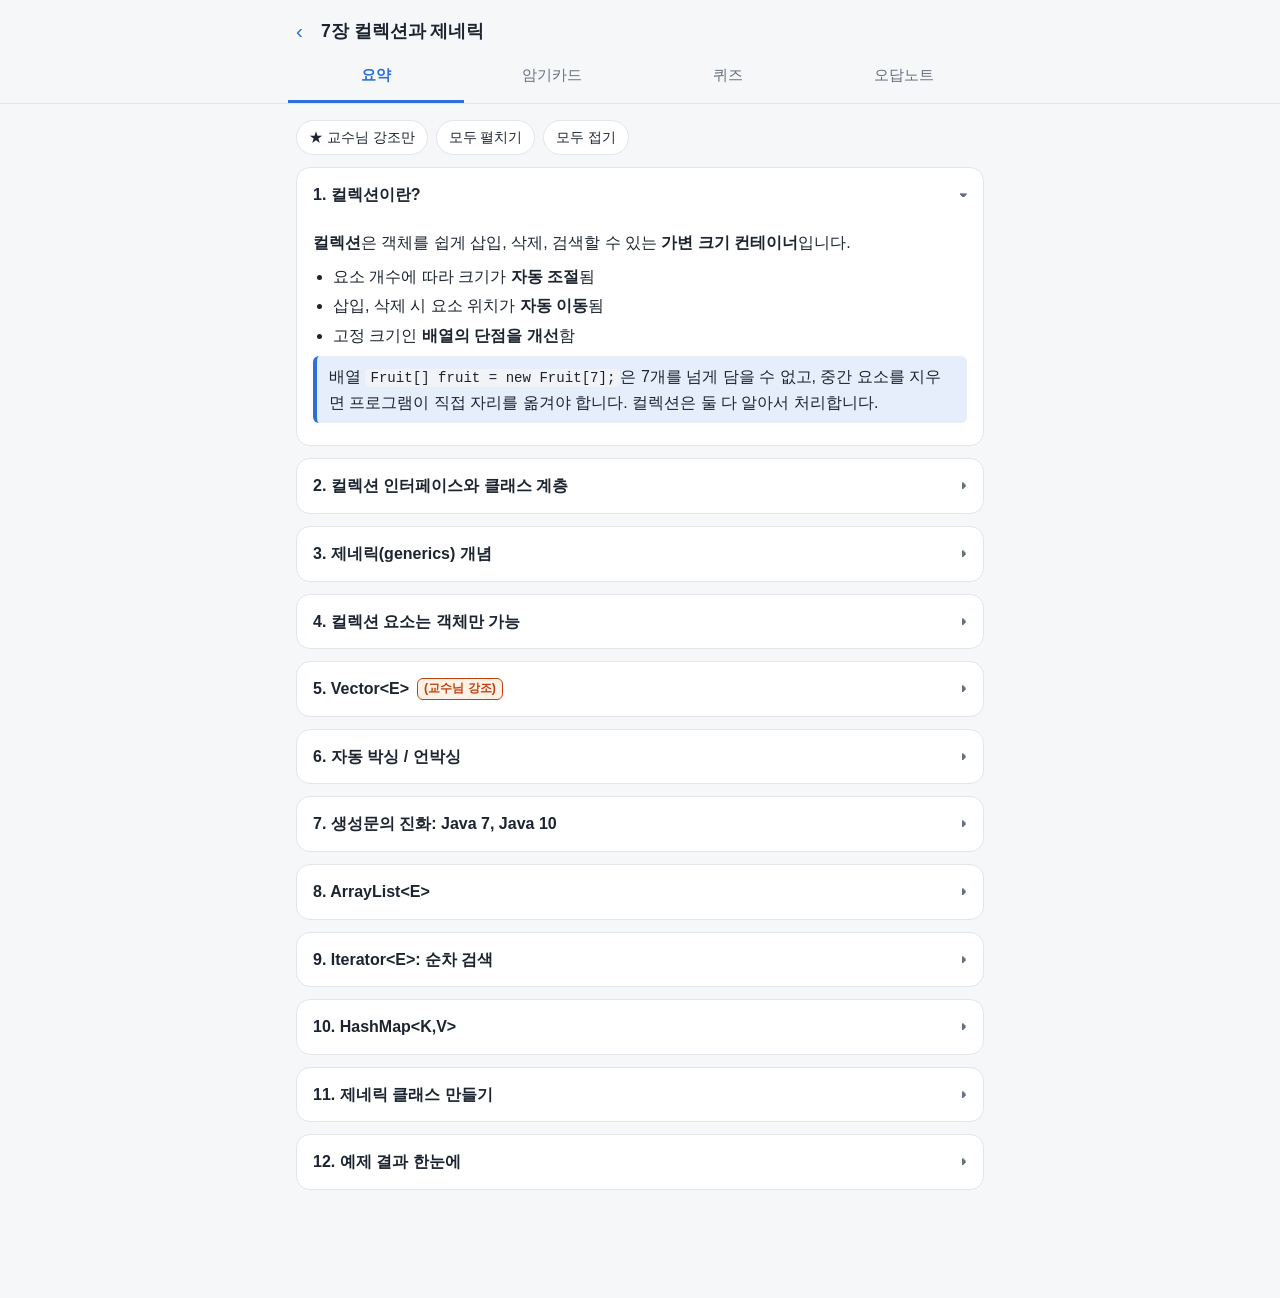
==== chapter.html @ 62d4d0a3 "Add Java advanced exam study site with chapter 7 (collections & generics) Co-Authored-By: Claude Opu" ====
<!doctype html>
<html lang="ko">
<head>
<meta charset="utf-8">
<meta name="viewport" content="width=device-width, initial-scale=1, viewport-fit=cover">
<meta name="theme-color" content="#1f2a37">
<title>자바심화 시험 대비</title>
<link rel="stylesheet" href="style.css">
</head>
<body>
<div class="chead">
  <div class="bar"><a class="back" href="index.html" aria-label="홈으로">‹</a><h1 id="ctitle"></h1></div>
  <nav class="tabs">
    <button data-tab="summary">요약</button>
    <button data-tab="cards">암기카드</button>
    <button data-tab="quiz">퀴즈</button>
    <button data-tab="wrong">오답노트</button>
  </nav>
</div>
<main id="view" class="wrap"></main>
<script src="data/chapters.js"></script>
<script src="app.js"></script>
</body>
</html>
---- style.css ----
:root {
  --bg: #f6f7f9; --card: #ffffff; --text: #1c2430; --muted: #66707d; --line: #e2e5ea;
  --accent: #2f6fdb; --accent-soft: #e6eefc; --good: #1f9d55; --good-soft: #e3f6ea;
  --bad: #d64545; --bad-soft: #fde8e8; --prof: #c2410c; --prof-soft: #fff1e6;
  --code-bg: #f1f3f6;
}
@media (prefers-color-scheme: dark) {
  :root {
    --bg: #12161c; --card: #1b2129; --text: #e6e9ee; --muted: #9aa4b2; --line: #2b333e;
    --accent: #6c9ef8; --accent-soft: #1f2c44; --good: #4ade80; --good-soft: #15301f;
    --bad: #f87171; --bad-soft: #3a1a1a; --prof: #fb923c; --prof-soft: #3a2414;
    --code-bg: #0f1318;
  }
}
* { box-sizing: border-box; }
html { -webkit-text-size-adjust: 100%; }
body {
  margin: 0; background: var(--bg); color: var(--text);
  font-family: -apple-system, BlinkMacSystemFont, "Apple SD Gothic Neo", "Malgun Gothic", "Noto Sans KR", sans-serif;
  line-height: 1.6; font-size: 16px;
}
a { color: var(--accent); }
.wrap { max-width: 720px; margin: 0 auto; padding: 16px 16px 96px; }
.top { padding: 24px 16px 8px; max-width: 720px; margin: 0 auto; }
.top h1 { margin: 0; font-size: 1.5rem; }
.sub { margin: 4px 0 0; color: var(--muted); font-size: .95rem; }

/* 홈 */
.chapter {
  display: grid; grid-template-columns: auto 1fr; gap: 2px 12px; align-items: center;
  background: var(--card); border: 1px solid var(--line); border-radius: 14px;
  padding: 16px; margin-bottom: 12px; text-decoration: none; color: var(--text);
}
.chapter .num { grid-row: span 2; font-weight: 800; font-size: 1.3rem; color: var(--accent);
  background: var(--accent-soft); border-radius: 10px; padding: 8px 10px; min-width: 56px; text-align: center; }
.chapter .ctitle { font-weight: 700; }
.chapter .meta { color: var(--muted); font-size: .85rem; }
.chapter.disabled { opacity: .45; pointer-events: none; }

/* 장 헤더 + 탭 */
.chead { position: sticky; top: 0; z-index: 5; background: var(--bg); border-bottom: 1px solid var(--line); }
.chead .bar { max-width: 720px; margin: 0 auto; padding: 10px 16px 0; display: flex; align-items: center; gap: 10px; }
.chead .back { text-decoration: none; font-size: 1.3rem; padding: 4px 8px 4px 0; }
.chead h1 { font-size: 1.1rem; margin: 0; white-space: nowrap; overflow: hidden; text-overflow: ellipsis; }
.tabs { max-width: 720px; margin: 0 auto; display: flex; padding: 0 8px; }
.tabs button {
  flex: 1; background: none; border: 0; color: var(--muted); font: inherit; font-size: .95rem;
  padding: 12px 4px; border-bottom: 3px solid transparent; cursor: pointer;
}
.tabs button.on { color: var(--accent); border-bottom-color: var(--accent); font-weight: 700; }

/* 요약 */
.toolbar { display: flex; gap: 8px; flex-wrap: wrap; margin-bottom: 12px; }
.chip {
  border: 1px solid var(--line); background: var(--card); color: var(--text); border-radius: 999px;
  padding: 6px 12px; font: inherit; font-size: .85rem; cursor: pointer;
}
.chip.on { background: var(--prof-soft); border-color: var(--prof); color: var(--prof); font-weight: 700; }
.sec { background: var(--card); border: 1px solid var(--line); border-radius: 14px; margin-bottom: 12px; overflow: hidden; }
.sec > summary { list-style: none; padding: 14px 16px; font-weight: 700; cursor: pointer; display: flex; gap: 8px; align-items: center; }
.sec > summary::-webkit-details-marker { display: none; }
.sec > summary::after { content: "▾"; margin-left: auto; color: var(--muted); transition: transform .2s; }
.sec:not([open]) > summary::after { transform: rotate(-90deg); }
.sec .body { padding: 0 16px 14px; }
.sec .body p { margin: 8px 0; }
.sec .body ul { padding-left: 20px; margin: 8px 0; }
.sec .body li { margin: 4px 0; }
.prof {
  display: inline-block; background: var(--prof-soft); color: var(--prof); border: 1px solid var(--prof);
  border-radius: 6px; padding: 0 6px; font-size: .78rem; font-weight: 700; white-space: nowrap; vertical-align: 1px;
}
.trap { background: var(--bad-soft); border-left: 4px solid var(--bad); padding: 8px 12px; border-radius: 6px; margin: 8px 0; }
.tip { background: var(--accent-soft); border-left: 4px solid var(--accent); padding: 8px 12px; border-radius: 6px; margin: 8px 0; }
pre {
  background: var(--code-bg); border: 1px solid var(--line); border-radius: 10px; padding: 10px 12px;
  overflow-x: auto; font-size: .82rem; line-height: 1.5; margin: 8px 0;
}
code { font-family: ui-monospace, "Cascadia Code", Consolas, "D2Coding", monospace; }
:not(pre) > code { background: var(--code-bg); padding: 1px 5px; border-radius: 5px; font-size: .88em; }
/* 좁은 화면에서 설명 칸이 밀려나지 않도록 행을 세로로 쌓는다 */
table.m, table.m tbody, table.m tr, table.m td { display: block; width: 100%; }
table.m { font-size: .88rem; margin: 8px 0; }
table.m tr:first-child { display: none; }
table.m tr { border-bottom: 1px solid var(--line); padding: 8px 6px; }
table.m td { padding: 1px 0; }
table.m td:first-child code { font-weight: 700; }
table.m tr.hl { background: var(--prof-soft); border-radius: 8px; }

/* 플래시카드 */
.flash { perspective: 1000px; margin: 8px 0 16px; }
.fcard {
  position: relative; min-height: 240px; cursor: pointer; transform-style: preserve-3d; transition: transform .35s;
}
.fcard.flip { transform: rotateY(180deg); }
.face {
  position: absolute; inset: 0; backface-visibility: hidden; -webkit-backface-visibility: hidden;
  background: var(--card); border: 1px solid var(--line); border-radius: 16px; padding: 20px;
  display: flex; flex-direction: column; justify-content: center; align-items: center; text-align: center; gap: 10px;
}
.face.back { transform: rotateY(180deg); }
.face .q { font-size: 1.1rem; font-weight: 700; }
.face .a { font-family: ui-monospace, Consolas, monospace; font-size: 1rem; color: var(--accent); word-break: break-word; }
.face .hint { color: var(--muted); font-size: .8rem; }
.row { display: flex; gap: 8px; }
.btn {
  flex: 1; border: 1px solid var(--line); background: var(--card); color: var(--text); border-radius: 12px;
  padding: 14px; font: inherit; font-weight: 600; cursor: pointer;
}
.btn.primary { background: var(--accent); border-color: var(--accent); color: #fff; }
.counter { text-align: center; color: var(--muted); font-size: .9rem; }

/* 퀴즈 */
.qcard { background: var(--card); border: 1px solid var(--line); border-radius: 16px; padding: 16px; }
.qtype { font-size: .78rem; color: var(--muted); display: flex; gap: 6px; align-items: center; margin-bottom: 6px; }
.qtext { font-weight: 700; margin: 0 0 8px; }
.choices { display: grid; gap: 8px; margin-top: 10px; }
.choice {
  text-align: left; border: 1px solid var(--line); background: var(--bg); color: var(--text); border-radius: 12px;
  padding: 12px 14px; font: inherit; cursor: pointer; white-space: pre-wrap;
}
.choice.mono { font-family: ui-monospace, Consolas, monospace; font-size: .9rem; }
.choice.correct { background: var(--good-soft); border-color: var(--good); }
.choice.wrong { background: var(--bad-soft); border-color: var(--bad); }
.choice:disabled { cursor: default; }
.explain { margin-top: 12px; padding: 10px 12px; border-radius: 10px; background: var(--accent-soft); font-size: .92rem; }
.explain.bad { background: var(--bad-soft); }
.progress { height: 6px; background: var(--line); border-radius: 99px; overflow: hidden; margin-bottom: 12px; }
.progress > div { height: 100%; background: var(--accent); transition: width .2s; }
.score { text-align: center; padding: 24px 8px; }
.score .big { font-size: 2.4rem; font-weight: 800; }
.empty { text-align: center; color: var(--muted); padding: 32px 8px; }
.wrong-item { background: var(--card); border: 1px solid var(--line); border-radius: 12px; padding: 12px 14px; margin-bottom: 10px; }
.wrong-item .ans { color: var(--good); font-weight: 700; }
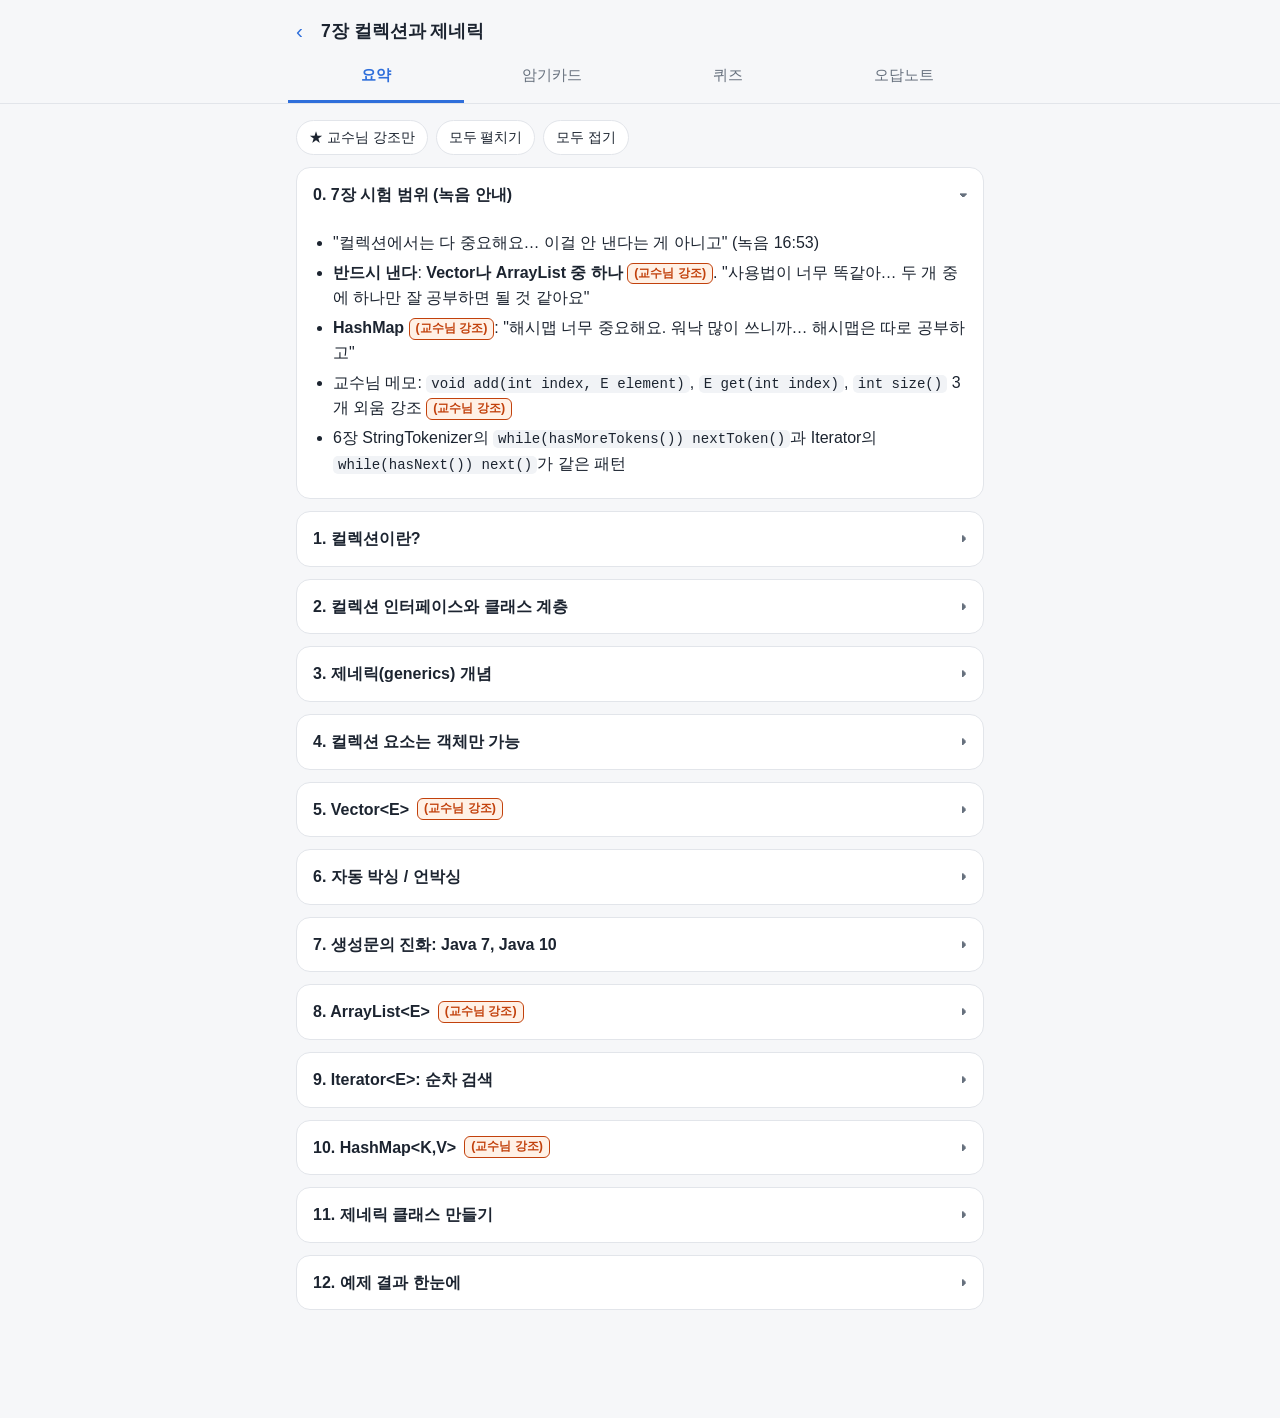
==== commit ddb24ad0: "Add chapters 6 and 9, exam page with 25-question mock test - Shared quiz engine (quiz.js) with code-" ====
--- a/chapter.html
+++ b/chapter.html
@@ -19,6 +19,7 @@
 </div>
 <main id="view" class="wrap"></main>
 <script src="data/chapters.js"></script>
+<script src="quiz.js"></script>
 <script src="app.js"></script>
 </body>
 </html>
--- a/style.css
+++ b/style.css
@@ -131,3 +131,35 @@
 .empty { text-align: center; color: var(--muted); padding: 32px 8px; }
 .wrong-item { background: var(--card); border: 1px solid var(--line); border-radius: 12px; padding: 12px 14px; margin-bottom: 10px; }
 .wrong-item .ans { color: var(--good); font-weight: 700; }
+
+/* 코드 빈칸 / 단답형 */
+.sec { scroll-margin-top: 110px; }
+pre.codeq { font-size: .8rem; line-height: 2; white-space: pre; }
+.bnum { color: var(--prof); font-weight: 700; margin-right: 2px; }
+.bin, .sin {
+  font: inherit; font-family: ui-monospace, "Cascadia Code", Consolas, monospace; color: var(--text);
+  background: var(--card); border: 1px solid var(--accent); border-radius: 6px; padding: 1px 4px;
+}
+.bin { font-size: .8rem; min-width: 4ch; }
+.sin { width: 100%; font-size: 1rem; padding: 10px 12px; border-radius: 10px; }
+.bin.ok, .sin.ok { border-color: var(--good); background: var(--good-soft); }
+.bin.no, .sin.no { border-color: var(--bad); background: var(--bad-soft); text-decoration: line-through; }
+.fix { color: var(--good); font-weight: 700; margin-left: 4px; }
+.fill { color: var(--good); font-weight: 700; background: var(--good-soft); border-radius: 4px; padding: 0 3px; }
+
+/* 홈: 시험 범위 카드, 출제 제외 장 */
+.chapter.exam { border: 2px solid var(--prof); }
+.chapter.exam .num { color: var(--prof); background: var(--prof-soft); font-size: 1rem; }
+.chapter.excluded .meta { color: var(--bad); }
+
+/* 시험 범위 페이지 */
+.box { background: var(--card); border: 1px solid var(--line); border-radius: 14px; padding: 14px 16px; margin-bottom: 12px; }
+.box h2 { font-size: 1.05rem; margin: 0 0 6px; }
+.box ul { padding-left: 20px; margin: 6px 0; }
+.box li { margin: 4px 0; }
+.must { color: var(--prof); font-weight: 700; }
+.maybe { color: var(--muted); }
+.typebar { display: grid; gap: 4px; margin: 12px 0; text-align: left; font-size: .9rem; }
+b.pb { color: var(--prof); }
+.legend { font-size: .85rem; color: var(--muted); }
+.legend b.pb { font-weight: 700; }
